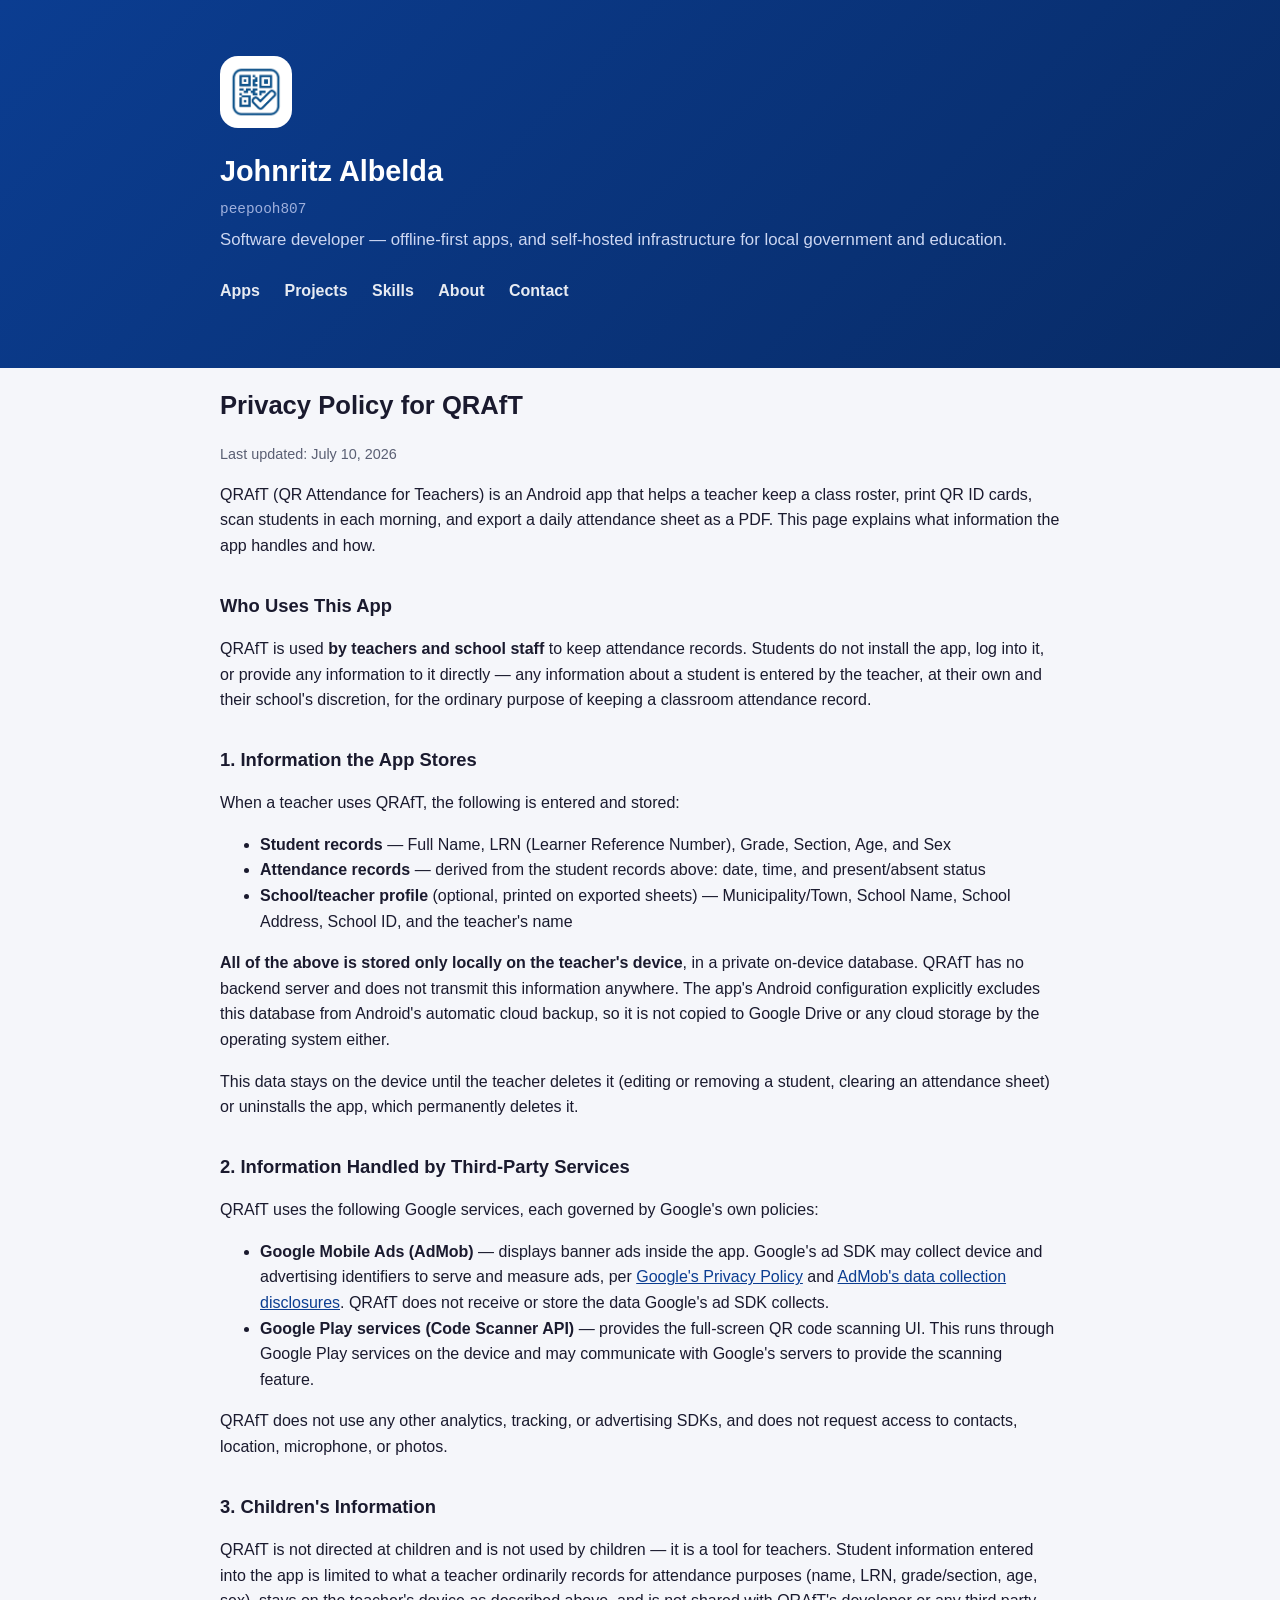
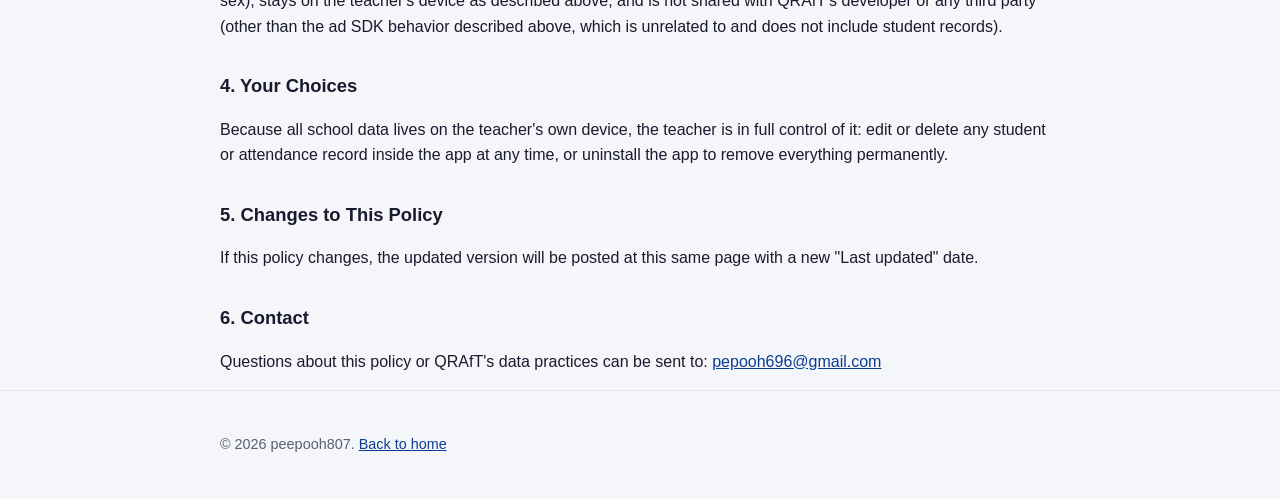
==== privacy-qraft.html @ 9686d990 "Add QRAfT (QR Attendance for Teachers) as closed beta" ====
<!DOCTYPE html>
<html lang="en">
<head>
<meta charset="UTF-8">
<meta name="viewport" content="width=device-width, initial-scale=1.0">
<title>Privacy Policy — QRAfT</title>
<link rel="icon" href="assets/qraft-icon.png">
<link rel="stylesheet" href="style.css">
</head>
<body>

<header class="site-header">
  <div class="wrap">
    <img class="avatar" src="assets/qraft-icon.png" alt="QRAfT icon">
    <div>
      <h1>Johnritz Albelda</h1>
      <p class="handle">peepooh807</p>
      <p class="tagline">Software developer — offline-first apps, and self-hosted infrastructure for local government and education.</p>
    </div>
  </div>
  <div class="wrap">
    <nav class="site-nav">
      <a href="index.html#apps">Apps</a>
      <a href="index.html#projects">Projects</a>
      <a href="index.html#skills">Skills</a>
      <a href="index.html#about">About</a>
      <a href="index.html#contact">Contact</a>
    </nav>
  </div>
</header>

<main class="wrap policy">
  <h1>Privacy Policy for QRAfT</h1>
  <p class="updated">Last updated: July 10, 2026</p>

  <p>QRAfT (QR Attendance for Teachers) is an Android app that helps a teacher keep a class roster, print QR ID cards, scan students in each morning, and export a daily attendance sheet as a PDF. This page explains what information the app handles and how.</p>

  <h2>Who Uses This App</h2>
  <p>QRAfT is used <strong>by teachers and school staff</strong> to keep attendance records. Students do not install the app, log into it, or provide any information to it directly — any information about a student is entered by the teacher, at their own and their school's discretion, for the ordinary purpose of keeping a classroom attendance record.</p>

  <h2>1. Information the App Stores</h2>
  <p>When a teacher uses QRAfT, the following is entered and stored:</p>
  <ul>
    <li><strong>Student records</strong> — Full Name, LRN (Learner Reference Number), Grade, Section, Age, and Sex</li>
    <li><strong>Attendance records</strong> — derived from the student records above: date, time, and present/absent status</li>
    <li><strong>School/teacher profile</strong> (optional, printed on exported sheets) — Municipality/Town, School Name, School Address, School ID, and the teacher's name</li>
  </ul>
  <p><strong>All of the above is stored only locally on the teacher's device</strong>, in a private on-device database. QRAfT has no backend server and does not transmit this information anywhere. The app's Android configuration explicitly excludes this database from Android's automatic cloud backup, so it is not copied to Google Drive or any cloud storage by the operating system either.</p>
  <p>This data stays on the device until the teacher deletes it (editing or removing a student, clearing an attendance sheet) or uninstalls the app, which permanently deletes it.</p>

  <h2>2. Information Handled by Third-Party Services</h2>
  <p>QRAfT uses the following Google services, each governed by Google's own policies:</p>
  <ul>
    <li><strong>Google Mobile Ads (AdMob)</strong> — displays banner ads inside the app. Google's ad SDK may collect device and advertising identifiers to serve and measure ads, per <a href="https://policies.google.com/privacy" target="_blank" rel="noopener">Google's Privacy Policy</a> and <a href="https://support.google.com/admob/answer/6128543" target="_blank" rel="noopener">AdMob's data collection disclosures</a>. QRAfT does not receive or store the data Google's ad SDK collects.</li>
    <li><strong>Google Play services (Code Scanner API)</strong> — provides the full-screen QR code scanning UI. This runs through Google Play services on the device and may communicate with Google's servers to provide the scanning feature.</li>
  </ul>
  <p>QRAfT does not use any other analytics, tracking, or advertising SDKs, and does not request access to contacts, location, microphone, or photos.</p>

  <h2>3. Children's Information</h2>
  <p>QRAfT is not directed at children and is not used by children — it is a tool for teachers. Student information entered into the app is limited to what a teacher ordinarily records for attendance purposes (name, LRN, grade/section, age, sex), stays on the teacher's device as described above, and is not shared with QRAfT's developer or any third party (other than the ad SDK behavior described above, which is unrelated to and does not include student records).</p>

  <h2>4. Your Choices</h2>
  <p>Because all school data lives on the teacher's own device, the teacher is in full control of it: edit or delete any student or attendance record inside the app at any time, or uninstall the app to remove everything permanently.</p>

  <h2>5. Changes to This Policy</h2>
  <p>If this policy changes, the updated version will be posted at this same page with a new "Last updated" date.</p>

  <h2>6. Contact</h2>
  <p>Questions about this policy or QRAfT's data practices can be sent to: <a href="mailto:pepooh696@gmail.com">pepooh696@gmail.com</a></p>
</main>

<footer>
  <div class="wrap">
    <p>&copy; 2026 peepooh807. <a href="index.html">Back to home</a></p>
  </div>
</footer>

</body>
</html>
---- style.css ----
:root {
  --navy: #0b3d91;
  --navy-dark: #082b66;
  --gold: #ffc107;
  --gold-dark: #e0a800;
  --bg: #f5f6fa;
  --card-bg: #ffffff;
  --text: #1a1a2e;
  --text-muted: #5a5f73;
  --border: #e2e4ef;
}

* {
  box-sizing: border-box;
}

body {
  margin: 0;
  font-family: -apple-system, BlinkMacSystemFont, "Segoe UI", Roboto, Helvetica, Arial, sans-serif;
  background: var(--bg);
  color: var(--text);
  line-height: 1.6;
}

a {
  color: var(--navy);
}

.wrap {
  max-width: 880px;
  margin: 0 auto;
  padding: 0 20px;
}

header.site-header {
  background: linear-gradient(135deg, var(--navy), var(--navy-dark));
  color: #fff;
  padding: 56px 0 64px;
}

header.site-header .wrap {
  display: flex;
  align-items: center;
  gap: 20px;
  flex-wrap: wrap;
}

header.site-header img.avatar {
  width: 72px;
  height: 72px;
  border-radius: 18px;
  background: #fff;
  padding: 6px;
}

header.site-header h1 {
  margin: 0;
  font-size: 1.8rem;
}

header.site-header p.tagline {
  margin: 6px 0 0;
  color: #cdd7f2;
  font-size: 1.05rem;
}

header.site-header p.handle {
  margin: 4px 0 0;
  color: #9fb0dd;
  font-size: 0.9rem;
  font-family: "Consolas", "SFMono-Regular", Menlo, monospace;
}

nav.site-nav {
  margin-top: 24px;
}

nav.site-nav a {
  color: #fff;
  text-decoration: none;
  margin-right: 20px;
  font-weight: 600;
  opacity: 0.9;
}

nav.site-nav a:hover {
  opacity: 1;
  text-decoration: underline;
}

main {
  padding: 48px 0 80px;
}

section {
  margin-bottom: 56px;
}

h2 {
  font-size: 1.4rem;
  margin-bottom: 6px;
}

.section-lead {
  color: var(--text-muted);
  margin-top: 0;
  margin-bottom: 24px;
}

.app-card {
  background: var(--card-bg);
  border: 1px solid var(--border);
  border-radius: 14px;
  padding: 28px;
  margin-bottom: 24px;
  display: flex;
  gap: 20px;
}

.app-card .icon {
  width: 64px;
  height: 64px;
  border-radius: 14px;
  flex-shrink: 0;
}

.app-card .body {
  flex: 1;
  min-width: 0;
}

.app-card h3 {
  margin: 0 0 4px;
  font-size: 1.2rem;
}

.app-card .platform {
  display: inline-block;
  font-size: 0.75rem;
  font-weight: 700;
  letter-spacing: 0.04em;
  text-transform: uppercase;
  color: var(--navy);
  background: #e8edfb;
  border-radius: 999px;
  padding: 3px 10px;
  margin-bottom: 10px;
}

.app-card p.desc {
  margin: 0 0 14px;
  color: var(--text-muted);
}

.app-card ul.features {
  margin: 0 0 18px;
  padding-left: 20px;
  color: var(--text);
}

.app-card ul.features li {
  margin-bottom: 4px;
}

.btn-row {
  display: flex;
  gap: 10px;
  flex-wrap: wrap;
}

.btn {
  display: inline-block;
  text-decoration: none;
  font-weight: 700;
  font-size: 0.9rem;
  padding: 9px 16px;
  border-radius: 8px;
  border: 1px solid transparent;
}

.btn-primary {
  background: var(--gold);
  color: var(--navy-dark);
}

.btn-primary:hover {
  background: var(--gold-dark);
}

.btn-secondary {
  background: transparent;
  color: var(--navy);
  border-color: var(--navy);
}

.btn-secondary:hover {
  background: #e8edfb;
}

.btn-disabled {
  background: #eceef5;
  color: #9198b0;
  cursor: default;
}

footer {
  border-top: 1px solid var(--border);
  padding: 28px 0;
  color: var(--text-muted);
  font-size: 0.9rem;
}

footer a {
  color: var(--navy);
}

.policy h1 {
  font-size: 1.6rem;
}

.policy h2 {
  font-size: 1.15rem;
  margin-top: 32px;
}

.policy .updated {
  color: var(--text-muted);
  font-size: 0.9rem;
}

.tag-list {
  display: flex;
  flex-wrap: wrap;
  gap: 8px;
  margin: 0 0 18px;
  padding: 0;
  list-style: none;
}

.tag-list li {
  background: #e8edfb;
  color: var(--navy);
  font-size: 0.82rem;
  font-weight: 600;
  padding: 4px 12px;
  border-radius: 999px;
}

.skills-grid {
  display: grid;
  grid-template-columns: repeat(auto-fit, minmax(220px, 1fr));
  gap: 28px;
}

.skill-group h4 {
  margin: 0 0 10px;
  font-size: 1rem;
  color: var(--navy);
}

.mockup-wrap {
  display: flex;
  gap: 16px;
  flex-wrap: wrap;
  margin: 4px 0 8px;
}

.mockup-window {
  background: #fff;
  border: 1px solid var(--border);
  border-radius: 10px;
  overflow: hidden;
  flex: 1;
  min-width: 260px;
  box-shadow: 0 2px 10px rgba(0, 0, 0, 0.06);
}

.mockup-titlebar {
  background: #eceef5;
  padding: 6px 10px;
  display: flex;
  gap: 6px;
  align-items: center;
}

.mockup-dot {
  width: 9px;
  height: 9px;
  border-radius: 50%;
}

.mockup-dot.red { background: #ff5f57; }
.mockup-dot.yellow { background: #febc2e; }
.mockup-dot.green { background: #28c840; }

.mockup-body {
  padding: 14px;
  font-size: 0.78rem;
}

table.mockup-table {
  width: 100%;
  border-collapse: collapse;
  font-size: 0.74rem;
}

table.mockup-table th {
  text-align: left;
  color: #fff;
  background: var(--navy);
  padding: 4px 6px;
  font-size: 0.65rem;
  text-transform: uppercase;
  letter-spacing: 0.02em;
}

table.mockup-table td {
  padding: 4px 6px;
  border-bottom: 1px solid var(--border);
  color: var(--text);
}

.status-pill {
  padding: 2px 8px;
  border-radius: 999px;
  font-size: 0.65rem;
  font-weight: 700;
}

.status-active {
  background: #e3f7e8;
  color: #1a7a34;
}

.status-disconnected {
  background: #fde3e3;
  color: #b3261e;
}

.mock-receipt h5 {
  margin: 0 0 6px;
  color: var(--navy);
  font-size: 0.85rem;
}

.mock-receipt .mock-row {
  display: flex;
  justify-content: space-between;
  padding: 2px 0;
  border-bottom: 1px dashed var(--border);
  color: var(--text-muted);
}

.mock-receipt .amount {
  display: flex;
  justify-content: space-between;
  margin-top: 8px;
  font-size: 1rem;
  font-weight: 800;
  color: var(--navy-dark);
}

.mockup-caption {
  font-size: 0.78rem;
  color: var(--text-muted);
  font-style: italic;
  margin: 0 0 20px;
}

@media (max-width: 600px) {
  .app-card {
    flex-direction: column;
  }
}
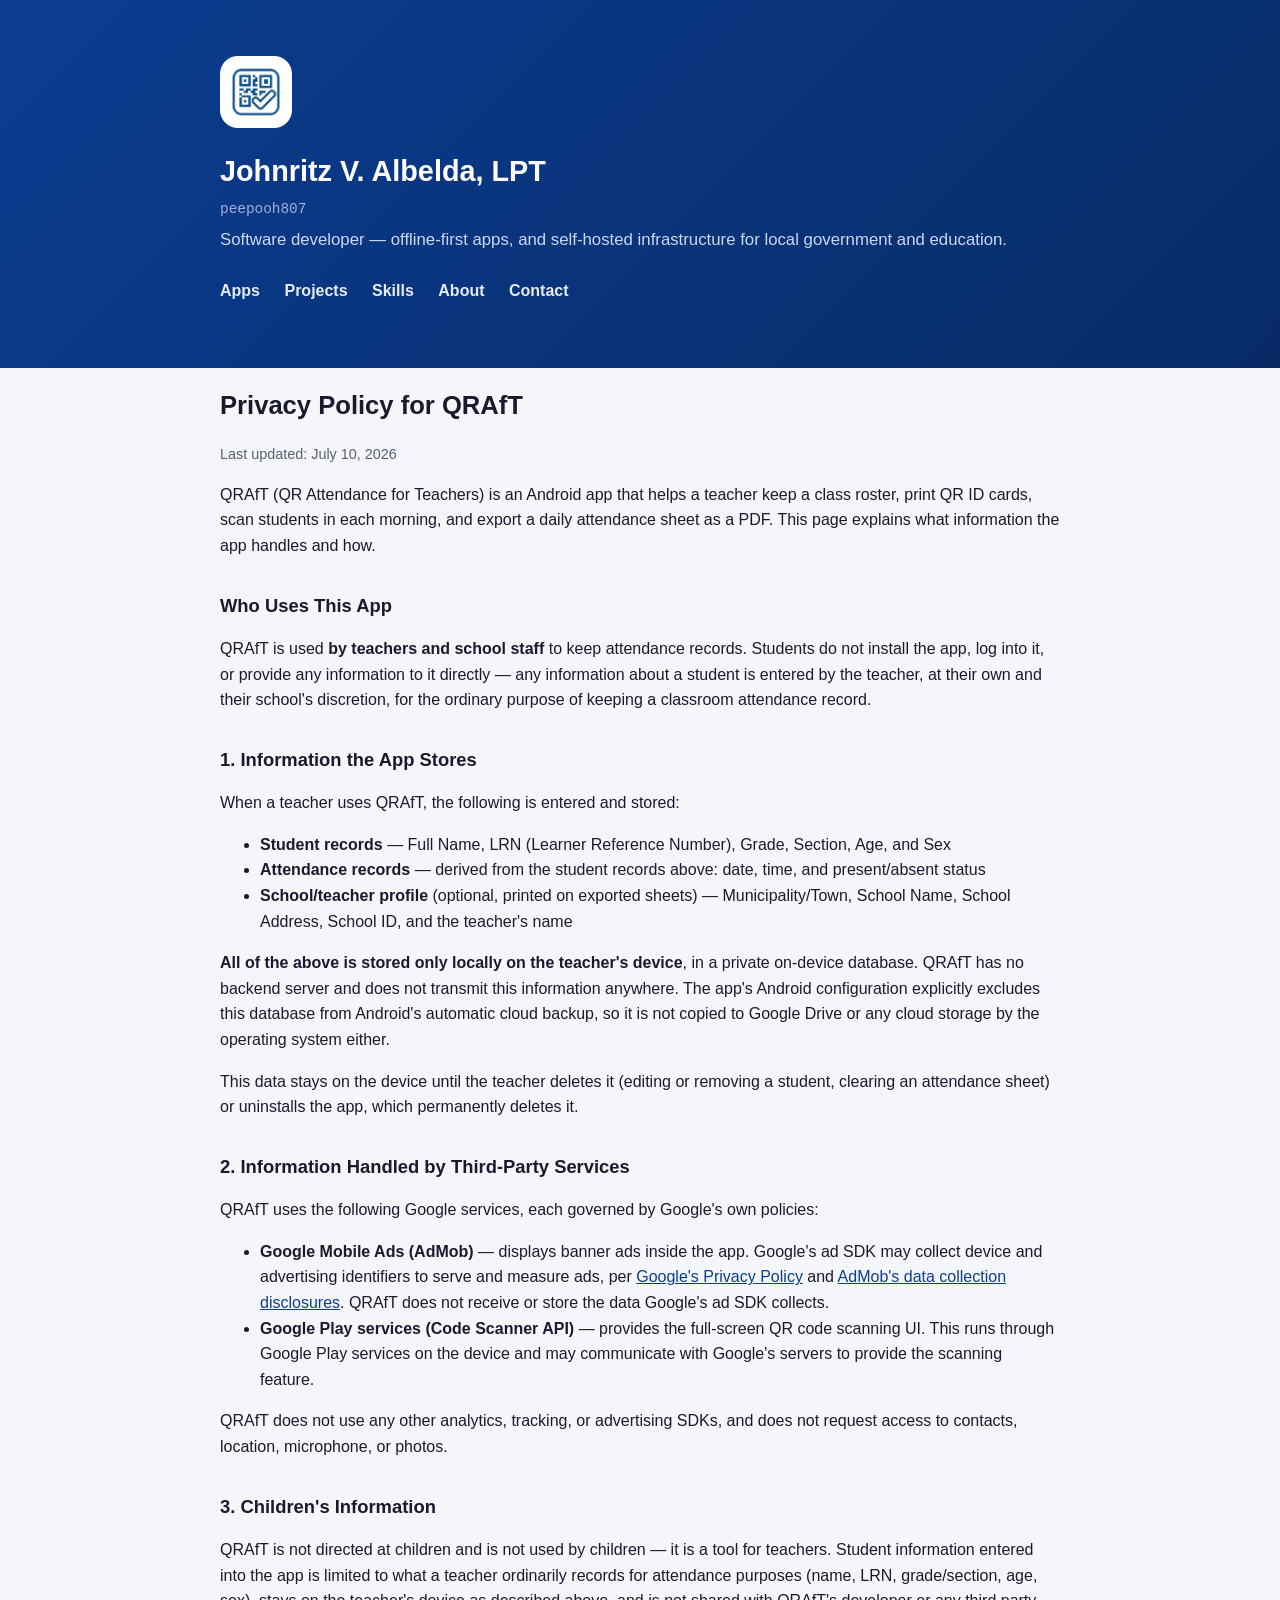
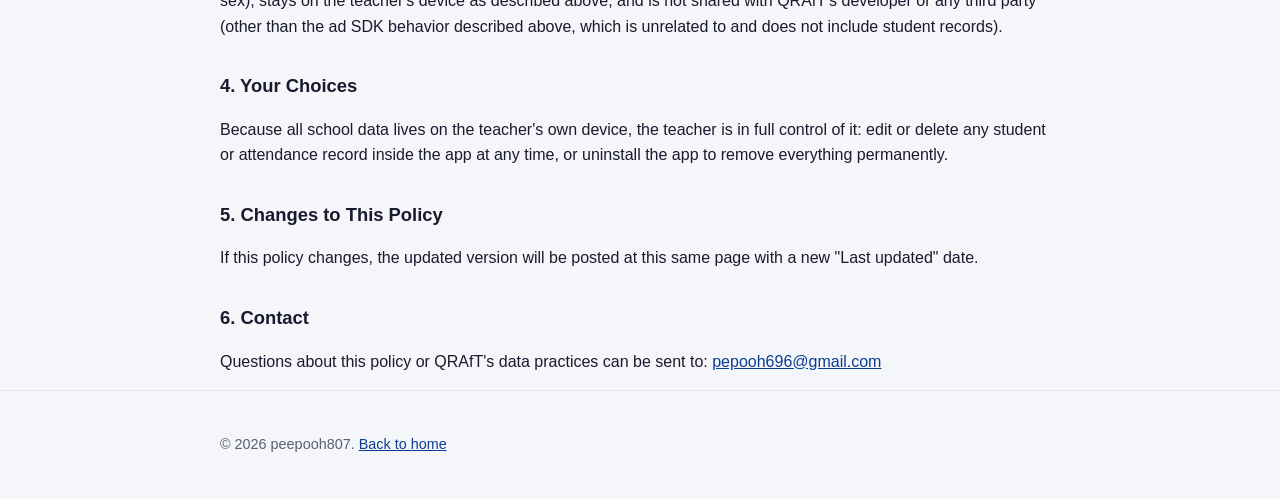
==== commit ed584d40: "Add LPT suffix to name on site and CV Co-Authored-By: Claude Opus 5.5 <noreply@anthropic.com>" ====
--- a/privacy-qraft.html
+++ b/privacy-qraft.html
@@ -13,7 +13,7 @@
   <div class="wrap">
     <img class="avatar" src="assets/qraft-icon.png" alt="QRAfT icon">
     <div>
-      <h1>Johnritz Albelda</h1>
+      <h1>Johnritz V. Albelda, LPT</h1>
       <p class="handle">peepooh807</p>
       <p class="tagline">Software developer — offline-first apps, and self-hosted infrastructure for local government and education.</p>
     </div>
--- a/style.css
+++ b/style.css
@@ -8,6 +8,48 @@
   --text: #1a1a2e;
   --text-muted: #5a5f73;
   --border: #e2e4ef;
+
+  /* Accent used for text/icons on light backgrounds (links, chip labels) —
+     kept separate from --navy so dark mode can brighten it for contrast
+     without touching the navy used for solid backgrounds (header, table
+     headers), which already reads fine on both. */
+  --accent: var(--navy);
+  --chip-bg: #e8edfb;
+  --avatar-bg: #fff;
+  --window-bg: #fff;
+  --titlebar-bg: #eceef5;
+  --disabled-bg: #eceef5;
+  --disabled-text: #9198b0;
+  --status-active-bg: #e3f7e8;
+  --status-active-text: #1a7a34;
+  --status-disc-bg: #fde3e3;
+  --status-disc-text: #b3261e;
+}
+
+@media (prefers-color-scheme: dark) {
+  :root {
+    --bg: #14161f;
+    --card-bg: #1c1f2b;
+    --text: #e7e9f2;
+    --text-muted: #a3a8bd;
+    --border: #2e3244;
+
+    --accent: #7ea1f1;
+    --chip-bg: #232a45;
+    --avatar-bg: #fff;
+    --window-bg: #22263380;
+    --titlebar-bg: #2a2f42;
+    --disabled-bg: #262b3c;
+    --disabled-text: #767c94;
+    --status-active-bg: #163726;
+    --status-active-text: #5fd88a;
+    --status-disc-bg: #3a1f1f;
+    --status-disc-text: #ff8f87;
+  }
+
+  .mockup-window {
+    box-shadow: 0 2px 10px rgba(0, 0, 0, 0.4);
+  }
 }
 
 * {
@@ -23,7 +65,7 @@
 }
 
 a {
-  color: var(--navy);
+  color: var(--accent);
 }
 
 .wrap {
@@ -49,7 +91,7 @@
   width: 72px;
   height: 72px;
   border-radius: 18px;
-  background: #fff;
+  background: var(--avatar-bg);
   padding: 6px;
 }
 
@@ -140,8 +182,8 @@
   font-weight: 700;
   letter-spacing: 0.04em;
   text-transform: uppercase;
-  color: var(--navy);
-  background: #e8edfb;
+  color: var(--accent);
+  background: var(--chip-bg);
   border-radius: 999px;
   padding: 3px 10px;
   margin-bottom: 10px;
@@ -189,17 +231,17 @@
 
 .btn-secondary {
   background: transparent;
-  color: var(--navy);
-  border-color: var(--navy);
+  color: var(--accent);
+  border-color: var(--accent);
 }
 
 .btn-secondary:hover {
-  background: #e8edfb;
+  background: var(--chip-bg);
 }
 
 .btn-disabled {
-  background: #eceef5;
-  color: #9198b0;
+  background: var(--disabled-bg);
+  color: var(--disabled-text);
   cursor: default;
 }
 
@@ -211,7 +253,7 @@
 }
 
 footer a {
-  color: var(--navy);
+  color: var(--accent);
 }
 
 .policy h1 {
@@ -238,8 +280,8 @@
 }
 
 .tag-list li {
-  background: #e8edfb;
-  color: var(--navy);
+  background: var(--chip-bg);
+  color: var(--accent);
   font-size: 0.82rem;
   font-weight: 600;
   padding: 4px 12px;
@@ -255,7 +297,7 @@
 .skill-group h4 {
   margin: 0 0 10px;
   font-size: 1rem;
-  color: var(--navy);
+  color: var(--accent);
 }
 
 .mockup-wrap {
@@ -266,7 +308,7 @@
 }
 
 .mockup-window {
-  background: #fff;
+  background: var(--window-bg);
   border: 1px solid var(--border);
   border-radius: 10px;
   overflow: hidden;
@@ -276,7 +318,7 @@
 }
 
 .mockup-titlebar {
-  background: #eceef5;
+  background: var(--titlebar-bg);
   padding: 6px 10px;
   display: flex;
   gap: 6px;
@@ -328,18 +370,18 @@
 }
 
 .status-active {
-  background: #e3f7e8;
-  color: #1a7a34;
+  background: var(--status-active-bg);
+  color: var(--status-active-text);
 }
 
 .status-disconnected {
-  background: #fde3e3;
-  color: #b3261e;
+  background: var(--status-disc-bg);
+  color: var(--status-disc-text);
 }
 
 .mock-receipt h5 {
   margin: 0 0 6px;
-  color: var(--navy);
+  color: var(--accent);
   font-size: 0.85rem;
 }
 
@@ -357,7 +399,36 @@
   margin-top: 8px;
   font-size: 1rem;
   font-weight: 800;
-  color: var(--navy-dark);
+  color: var(--accent);
+}
+
+.mockup-stats {
+  display: flex;
+  gap: 8px;
+  flex-wrap: wrap;
+  margin-bottom: 10px;
+}
+
+.mockup-stat {
+  flex: 1;
+  min-width: 68px;
+  text-align: center;
+  background: var(--chip-bg);
+  border-radius: 8px;
+  padding: 8px 4px;
+}
+
+.mockup-stat .num {
+  font-size: 1.1rem;
+  font-weight: 800;
+  color: var(--accent);
+}
+
+.mockup-stat .lbl {
+  font-size: 0.6rem;
+  color: var(--text-muted);
+  text-transform: uppercase;
+  letter-spacing: 0.02em;
 }
 
 .mockup-caption {
